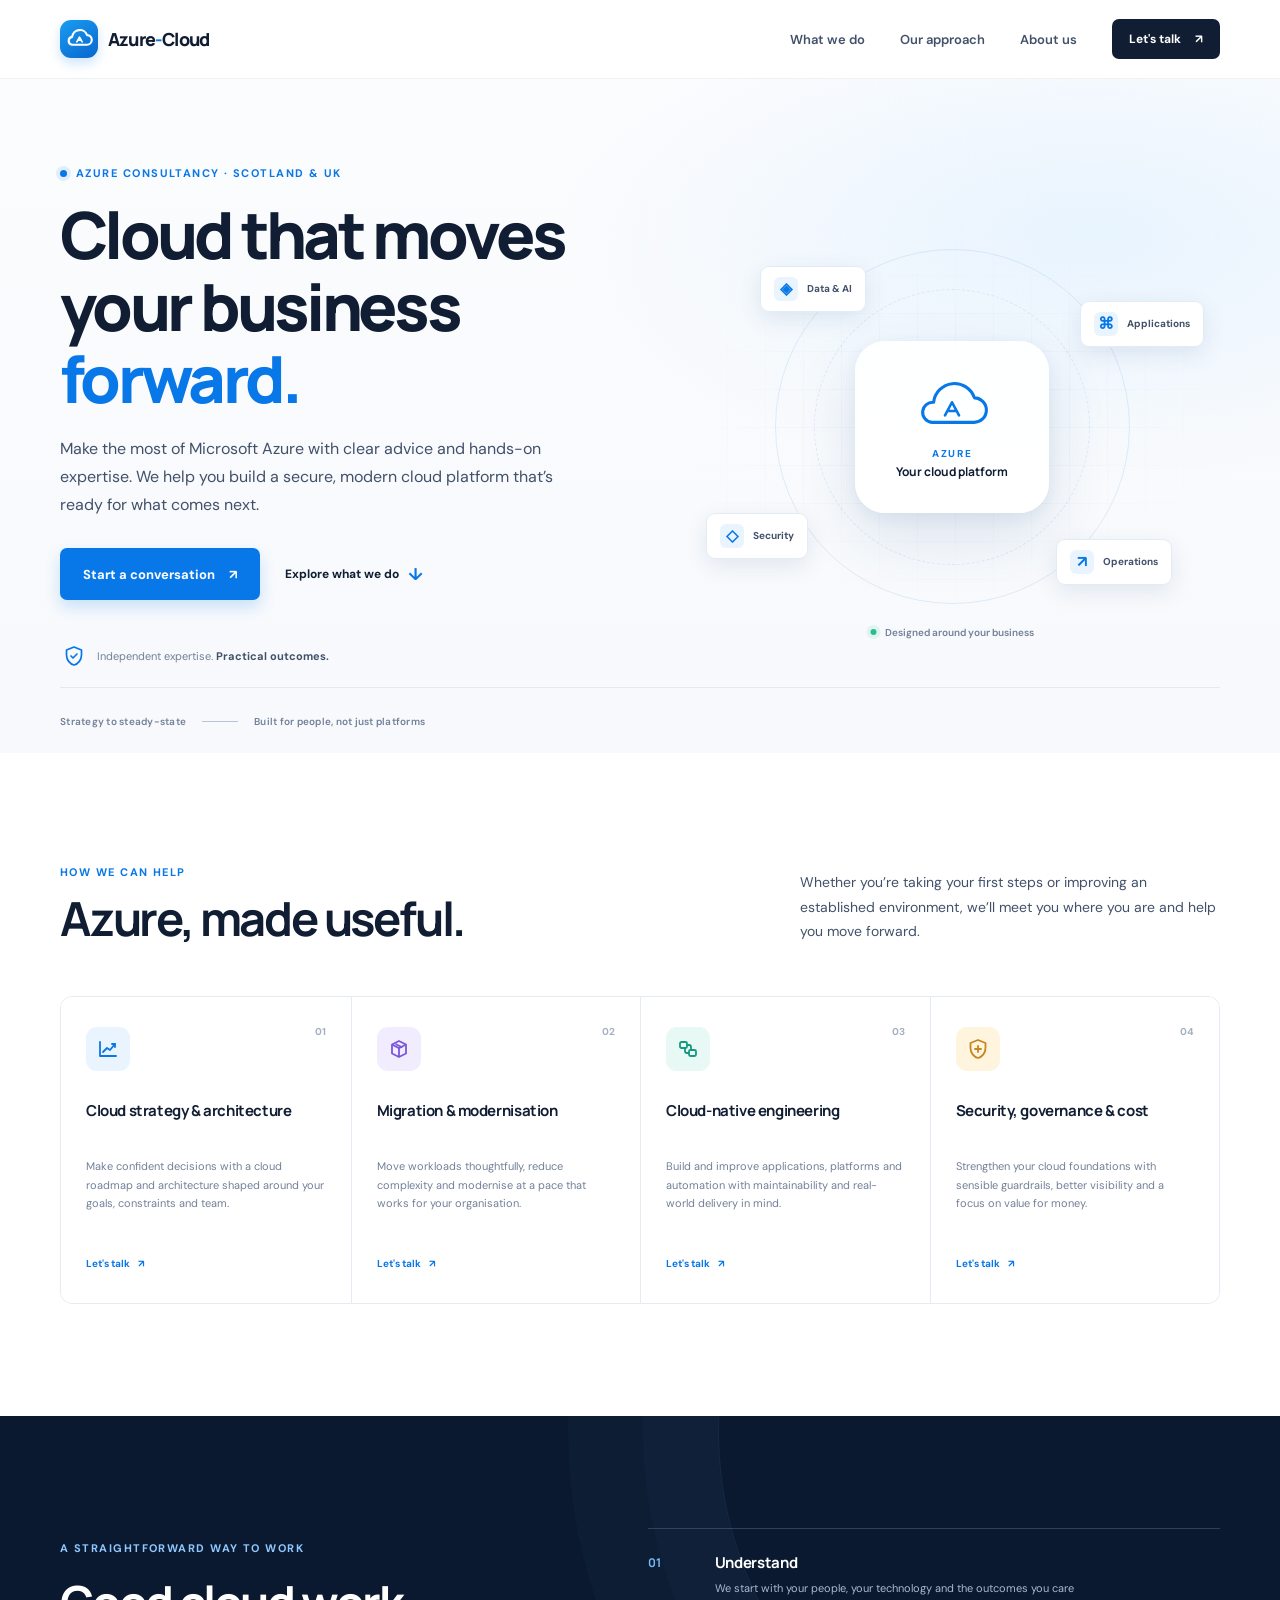
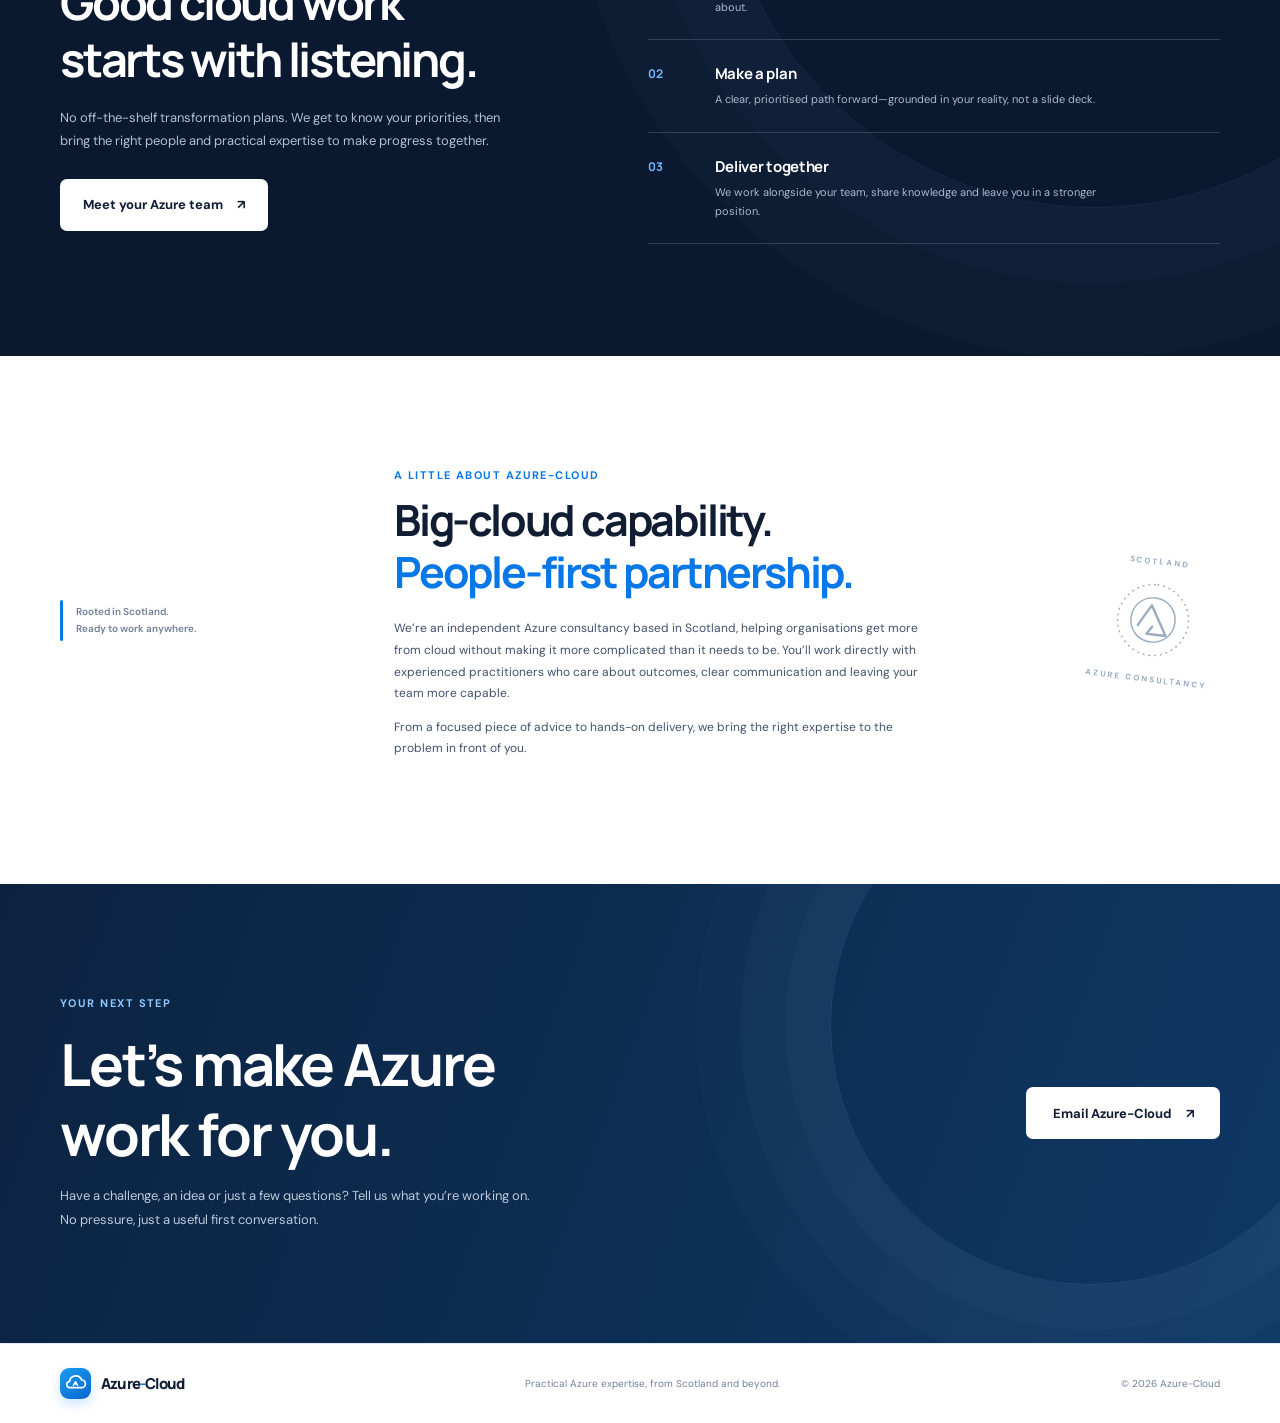
==== index.html @ 66eeb7ec "Add Azure-Cloud consultancy landing page Co-authored-by: Copilot App <223556219+Copilot@users.norepl" ====
<!doctype html>
<html lang="en">
  <head>
    <meta charset="utf-8">
    <meta name="viewport" content="width=device-width, initial-scale=1">
    <meta name="theme-color" content="#f7f9fc">
    <meta name="description" content="Azure-Cloud is an independent Azure consultancy based in Scotland, helping teams design, modernise and run secure cloud platforms.">
    <title>Azure-Cloud | Practical Azure consultancy from Scotland</title>
    <link rel="preconnect" href="https://fonts.googleapis.com">
    <link rel="preconnect" href="https://fonts.gstatic.com" crossorigin>
    <link href="https://fonts.googleapis.com/css2?family=DM+Sans:wght@400;500;600;700&family=Manrope:wght@400;500;600;700;800&display=swap" rel="stylesheet">
    <link rel="stylesheet" href="styles.css">
    <script src="script.js" defer></script>
  </head>
  <body>
    <a class="skip-link" href="#main">Skip to content</a>

    <header class="site-header">
      <div class="container header-inner">
        <a class="brand" href="#" aria-label="Azure-Cloud home">
          <span class="brand-mark" aria-hidden="true">
            <svg viewBox="0 0 40 40" fill="none">
              <path d="M10.4 26.7h19.1a6.2 6.2 0 0 0 .3-12.4 10 10 0 0 0-19.3 2.3 5.1 5.1 0 0 0-.1 10.1Z" stroke="currentColor" stroke-width="2.7" stroke-linecap="round" stroke-linejoin="round"/>
              <path d="m16.6 23 3.4-6 3.4 6m-5.3-2.1h3.8" stroke="currentColor" stroke-width="2.2" stroke-linecap="round" stroke-linejoin="round"/>
            </svg>
          </span>
          <span class="brand-name">Azure<span>-</span>Cloud</span>
        </a>

        <button class="menu-toggle" type="button" aria-expanded="false" aria-controls="primary-navigation">
          <span class="sr-only">Open navigation</span>
          <span></span><span></span>
        </button>

        <nav class="primary-navigation" id="primary-navigation" aria-label="Main navigation">
          <a href="#services">What we do</a>
          <a href="#approach">Our approach</a>
          <a href="#about">About us</a>
          <a class="button button-small button-dark nav-cta" href="#contact">Let's talk <span aria-hidden="true">↗</span></a>
        </nav>
      </div>
    </header>

    <main id="main">
      <section class="hero section-shell">
        <div class="container hero-grid">
          <div class="hero-copy">
            <p class="eyebrow"><span class="eyebrow-dot"></span> Azure consultancy · Scotland &amp; UK</p>
            <h1>Cloud that moves your business <span>forward.</span></h1>
            <p class="hero-intro">Make the most of Microsoft Azure with clear advice and hands-on expertise. We help you build a secure, modern cloud platform that’s ready for what comes next.</p>
            <div class="hero-actions">
              <a class="button button-primary" href="#contact">Start a conversation <span aria-hidden="true">↗</span></a>
              <a class="text-link" href="#services">Explore what we do <span aria-hidden="true">↓</span></a>
            </div>
            <div class="hero-note">
              <span class="note-icon" aria-hidden="true">
                <svg viewBox="0 0 24 24" fill="none"><path d="M12 3 4.5 6v5.1c0 4.6 3.2 8.8 7.5 9.9 4.3-1.1 7.5-5.3 7.5-9.9V6L12 3Z" stroke="currentColor" stroke-width="1.7" stroke-linejoin="round"/><path d="m9 12 2 2 4-4" stroke="currentColor" stroke-width="1.7" stroke-linecap="round" stroke-linejoin="round"/></svg>
              </span>
              <span>Independent expertise. <strong>Practical outcomes.</strong></span>
            </div>
          </div>

          <div class="hero-visual" aria-label="Illustration of connected Azure cloud services" role="img">
            <div class="visual-orbit orbit-one"></div>
            <div class="visual-orbit orbit-two"></div>
            <div class="visual-grid"></div>
            <div class="visual-cloud">
              <div class="cloud-symbol" aria-hidden="true">
                <svg viewBox="0 0 96 72" fill="none">
                  <path d="M25 53h48a14 14 0 0 0 .6-28A24 24 0 0 0 27 30a11.5 11.5 0 0 0-2 23Z" stroke="currentColor" stroke-width="3.5" stroke-linecap="round" stroke-linejoin="round"/>
                  <path d="m40 45 8-15 8 15m-12-5h8" stroke="currentColor" stroke-width="3" stroke-linecap="round" stroke-linejoin="round"/>
                </svg>
              </div>
              <span>Azure</span>
              <strong>Your cloud platform</strong>
            </div>
            <div class="service-node node-data"><span class="node-icon" aria-hidden="true">◈</span><span>Data &amp; AI</span></div>
            <div class="service-node node-apps"><span class="node-icon" aria-hidden="true">⌘</span><span>Applications</span></div>
            <div class="service-node node-security"><span class="node-icon" aria-hidden="true">◇</span><span>Security</span></div>
            <div class="service-node node-ops"><span class="node-icon" aria-hidden="true">↗</span><span>Operations</span></div>
            <div class="visual-caption"><span class="caption-pulse"></span> Designed around your business</div>
          </div>
        </div>
        <div class="container hero-foot">
          <span>Strategy to steady-state</span>
          <span class="foot-rule"></span>
          <span>Built for people, not just platforms</span>
        </div>
      </section>

      <section class="services section-pad" id="services">
        <div class="container">
          <div class="section-heading">
            <div>
              <p class="eyebrow">How we can help</p>
              <h2>Azure, made useful.</h2>
            </div>
            <p>Whether you’re taking your first steps or improving an established environment, we’ll meet you where you are and help you move forward.</p>
          </div>
          <div class="service-grid">
            <article class="service-card">
              <span class="card-number">01</span>
              <span class="card-icon icon-blue" aria-hidden="true"><svg viewBox="0 0 24 24" fill="none"><path d="M4 19V5m0 14h16M7 15l4-4 3 2 5-6" stroke="currentColor" stroke-width="1.8" stroke-linecap="round" stroke-linejoin="round"/><path d="M16 7h3v3" stroke="currentColor" stroke-width="1.8" stroke-linecap="round" stroke-linejoin="round"/></svg></span>
              <h3>Cloud strategy &amp; architecture</h3>
              <p>Make confident decisions with a cloud roadmap and architecture shaped around your goals, constraints and team.</p>
              <a href="#contact" class="card-link" aria-label="Talk to us about cloud strategy and architecture">Let's talk <span aria-hidden="true">↗</span></a>
            </article>
            <article class="service-card">
              <span class="card-number">02</span>
              <span class="card-icon icon-violet" aria-hidden="true"><svg viewBox="0 0 24 24" fill="none"><path d="M5 7.5 12 4l7 3.5v9L12 20l-7-3.5v-9Z" stroke="currentColor" stroke-width="1.8" stroke-linejoin="round"/><path d="m5.5 7.8 6.5 3.4 6.5-3.4M12 11.5V20m-3.5-13 7 3.5" stroke="currentColor" stroke-width="1.8" stroke-linejoin="round"/></svg></span>
              <h3>Migration &amp; modernisation</h3>
              <p>Move workloads thoughtfully, reduce complexity and modernise at a pace that works for your organisation.</p>
              <a href="#contact" class="card-link" aria-label="Talk to us about migration and modernisation">Let's talk <span aria-hidden="true">↗</span></a>
            </article>
            <article class="service-card">
              <span class="card-number">03</span>
              <span class="card-icon icon-teal" aria-hidden="true"><svg viewBox="0 0 24 24" fill="none"><rect x="4" y="5" width="7" height="6" rx="1.5" stroke="currentColor" stroke-width="1.8"/><rect x="13" y="13" width="7" height="6" rx="1.5" stroke="currentColor" stroke-width="1.8"/><path d="M11 8h2a2 2 0 0 1 2 2v3M13 16h-2a2 2 0 0 1-2-2v-3" stroke="currentColor" stroke-width="1.8" stroke-linecap="round"/></svg></span>
              <h3>Cloud-native engineering</h3>
              <p>Build and improve applications, platforms and automation with maintainability and real-world delivery in mind.</p>
              <a href="#contact" class="card-link" aria-label="Talk to us about cloud-native engineering">Let's talk <span aria-hidden="true">↗</span></a>
            </article>
            <article class="service-card">
              <span class="card-number">04</span>
              <span class="card-icon icon-amber" aria-hidden="true"><svg viewBox="0 0 24 24" fill="none"><path d="M12 3 4.5 6v5.1c0 4.6 3.2 8.8 7.5 9.9 4.3-1.1 7.5-5.3 7.5-9.9V6L12 3Z" stroke="currentColor" stroke-width="1.8" stroke-linejoin="round"/><path d="M9 12h6m-3-3v6" stroke="currentColor" stroke-width="1.8" stroke-linecap="round"/></svg></span>
              <h3>Security, governance &amp; cost</h3>
              <p>Strengthen your cloud foundations with sensible guardrails, better visibility and a focus on value for money.</p>
              <a href="#contact" class="card-link" aria-label="Talk to us about security, governance and cost">Let's talk <span aria-hidden="true">↗</span></a>
            </article>
          </div>
        </div>
      </section>

      <section class="approach section-pad" id="approach">
        <div class="container approach-grid">
          <div class="approach-intro">
            <p class="eyebrow eyebrow-light">A straightforward way to work</p>
            <h2>Good cloud work starts with listening.</h2>
            <p>No off-the-shelf transformation plans. We get to know your priorities, then bring the right people and practical expertise to make progress together.</p>
            <a class="button button-light" href="#contact">Meet your Azure team <span aria-hidden="true">↗</span></a>
          </div>
          <div class="approach-steps">
            <article class="step">
              <span class="step-index">01</span>
              <div><h3>Understand</h3><p>We start with your people, your technology and the outcomes you care about.</p></div>
            </article>
            <article class="step">
              <span class="step-index">02</span>
              <div><h3>Make a plan</h3><p>A clear, prioritised path forward—grounded in your reality, not a slide deck.</p></div>
            </article>
            <article class="step">
              <span class="step-index">03</span>
              <div><h3>Deliver together</h3><p>We work alongside your team, share knowledge and leave you in a stronger position.</p></div>
            </article>
          </div>
        </div>
      </section>

      <section class="about section-pad" id="about">
        <div class="container about-grid">
          <div class="about-marker">
            <span class="marker-line"></span>
            <span>Rooted in Scotland.<br>Ready to work anywhere.</span>
          </div>
          <div class="about-copy">
            <p class="eyebrow">A little about Azure-Cloud</p>
            <h2>Big-cloud capability.<br><span>People-first partnership.</span></h2>
            <p>We’re an independent Azure consultancy based in Scotland, helping organisations get more from cloud without making it more complicated than it needs to be. You’ll work directly with experienced practitioners who care about outcomes, clear communication and leaving your team more capable.</p>
            <p>From a focused piece of advice to hands-on delivery, we bring the right expertise to the problem in front of you.</p>
          </div>
          <div class="about-stamp" aria-hidden="true">
            <span>SCOTLAND</span>
            <svg viewBox="0 0 100 100" fill="none"><path d="M50 13c20 0 37 17 37 37S70 87 50 87 13 70 13 50 30 13 50 13Z" stroke="currentColor" stroke-width="1.5" stroke-dasharray="2 4"/><path d="M50 27c13 0 23 10 23 23S63 73 50 73 27 63 27 50s10-23 23-23Z" stroke="currentColor" stroke-width="1.5"/><path d="M35 57c4-8 8-15 12-22l18 30H45l5-8" stroke="currentColor" stroke-width="2.5" stroke-linecap="round" stroke-linejoin="round"/></svg>
            <span>AZURE CONSULTANCY</span>
          </div>
        </div>
      </section>

      <section class="contact section-pad" id="contact">
        <div class="container contact-inner">
          <div>
            <p class="eyebrow eyebrow-light">Your next step</p>
            <h2>Let’s make Azure<br>work for you.</h2>
            <p>Have a challenge, an idea or just a few questions? Tell us what you’re working on. No pressure, just a useful first conversation.</p>
          </div>
          <a class="button button-light contact-button" href="mailto:hello@azure-cloud.co.uk?subject=Let%E2%80%99s%20talk%20Azure">
            Email Azure-Cloud <span aria-hidden="true">↗</span>
          </a>
          <span class="contact-decoration" aria-hidden="true"></span>
        </div>
      </section>
    </main>

    <footer class="site-footer">
      <div class="container footer-inner">
        <a class="brand footer-brand" href="#" aria-label="Azure-Cloud home">
          <span class="brand-mark" aria-hidden="true">
            <svg viewBox="0 0 40 40" fill="none"><path d="M10.4 26.7h19.1a6.2 6.2 0 0 0 .3-12.4 10 10 0 0 0-19.3 2.3 5.1 5.1 0 0 0-.1 10.1Z" stroke="currentColor" stroke-width="2.7" stroke-linecap="round" stroke-linejoin="round"/><path d="m16.6 23 3.4-6 3.4 6m-5.3-2.1h3.8" stroke="currentColor" stroke-width="2.2" stroke-linecap="round" stroke-linejoin="round"/></svg>
          </span>
          <span class="brand-name">Azure<span>-</span>Cloud</span>
        </a>
        <p>Practical Azure expertise, from Scotland and beyond.</p>
        <span class="copyright">© <span id="current-year">2026</span> Azure-Cloud</span>
      </div>
    </footer>
  </body>
</html>
---- styles.css ----
:root {
  color-scheme: light;
  --ink: #101d32;
  --ink-soft: #42516a;
  --muted: #738098;
  --blue: #0877e8;
  --blue-dark: #075fbd;
  --blue-pale: #eaf4ff;
  --line: #e5ebf2;
  --paper: #fff;
  --canvas: #f7f9fc;
  --night: #0b1930;
  --font-body: "DM Sans", "Segoe UI", sans-serif;
  --font-display: "Manrope", "Segoe UI", sans-serif;
}

* { box-sizing: border-box; }
html { scroll-behavior: smooth; scroll-padding-top: 92px; }
body { margin: 0; background: var(--paper); color: var(--ink); font-family: var(--font-body); -webkit-font-smoothing: antialiased; }
a { color: inherit; text-decoration: none; }
button { font: inherit; }
::selection { background: #cfe6ff; color: var(--ink); }

.container { width: min(1160px, calc(100% - 48px)); margin-inline: auto; }
.section-pad { padding-block: 112px; }
.section-shell { overflow: hidden; }
.skip-link { position: absolute; z-index: 10; top: 8px; left: 8px; padding: 12px 16px; transform: translateY(-150%); background: var(--ink); color: white; border-radius: 6px; }
.skip-link:focus { transform: translateY(0); }
.sr-only { position: absolute; width: 1px; height: 1px; padding: 0; margin: -1px; overflow: hidden; clip: rect(0, 0, 0, 0); white-space: nowrap; border: 0; }

.site-header { position: sticky; z-index: 5; top: 0; border-bottom: 1px solid rgba(16, 29, 50, .06); background: rgba(255, 255, 255, .94); backdrop-filter: blur(14px); }
.header-inner { min-height: 78px; display: flex; align-items: center; justify-content: space-between; }
.brand { display: inline-flex; align-items: center; gap: 10px; }
.brand-mark { width: 38px; height: 38px; display: grid; place-items: center; border-radius: 11px; color: white; background: linear-gradient(145deg, #1a9df2, #0866cd); box-shadow: 0 5px 12px rgba(8, 119, 232, .2); }
.brand-mark svg { width: 31px; height: 31px; }
.brand-name { font-family: var(--font-display); font-size: 18px; font-weight: 800; letter-spacing: -.8px; }
.brand-name span { color: var(--blue); }
.primary-navigation { display: flex; align-items: center; gap: 35px; color: var(--ink-soft); font-size: 13px; font-weight: 600; }
.primary-navigation > a:not(.button) { transition: color .2s ease; }
.primary-navigation > a:not(.button):hover { color: var(--blue); }
.menu-toggle { display: none; }

.button { display: inline-flex; min-height: 52px; align-items: center; justify-content: center; gap: 14px; padding: 0 22px; border: 1px solid transparent; border-radius: 7px; font-size: 13px; font-weight: 700; transition: transform .2s ease, background .2s ease, box-shadow .2s ease; }
.button:hover { transform: translateY(-2px); }
.button-primary { color: white; background: var(--blue); box-shadow: 0 7px 16px rgba(8, 119, 232, .2); }
.button-primary:hover { background: var(--blue-dark); box-shadow: 0 9px 20px rgba(8, 119, 232, .28); }
.button-dark { color: white; background: var(--ink); }
.button-dark:hover { background: #203653; }
.button-small { min-height: 40px; padding-inline: 16px; font-size: 12px; }
.button-light { color: var(--ink); background: white; }
.button-light:hover { background: #eaf4ff; }

.hero { padding-top: 87px; background: radial-gradient(ellipse at 85% 23%, rgba(223, 240, 255, .66), transparent 34%), linear-gradient(180deg, #fbfcfe 0%, #f7f9fc 100%); }
.hero-grid { display: grid; grid-template-columns: 1.03fr .97fr; align-items: center; gap: 56px; min-height: 495px; }
.hero-copy { padding-bottom: 18px; }
.eyebrow { display: flex; align-items: center; gap: 9px; margin: 0 0 19px; color: var(--blue); font-size: 11px; font-weight: 700; letter-spacing: 1.45px; text-transform: uppercase; }
.eyebrow-dot { width: 7px; height: 7px; border-radius: 50%; background: var(--blue); box-shadow: 0 0 0 4px rgba(8, 119, 232, .1); }
h1, h2, h3, p { margin-top: 0; }
h1, h2, h3 { font-family: var(--font-display); }
.hero h1 { max-width: 600px; margin-bottom: 20px; font-size: clamp(43px, 5.1vw, 65px); line-height: 1.11; letter-spacing: -3.7px; font-weight: 800; }
.hero h1 span { color: var(--blue); }
.hero-intro { max-width: 520px; margin-bottom: 29px; color: var(--ink-soft); font-size: 16px; line-height: 1.75; }
.hero-actions { display: flex; align-items: center; gap: 25px; }
.text-link { display: inline-flex; align-items: center; gap: 9px; color: var(--ink); font-size: 12px; font-weight: 700; }
.text-link span { color: var(--blue); font-size: 17px; transition: transform .2s ease; }
.text-link:hover span { transform: translateY(3px); }
.hero-note { display: flex; align-items: center; gap: 10px; margin-top: 42px; color: var(--muted); font-size: 11px; }
.hero-note strong { color: var(--ink-soft); font-weight: 700; }
.note-icon { width: 27px; height: 27px; display: grid; place-items: center; color: var(--blue); }
.note-icon svg { width: 24px; height: 24px; }

.hero-visual { position: relative; min-height: 430px; display: grid; place-items: center; isolation: isolate; }
.visual-grid { position: absolute; z-index: -2; inset: 25px 4px 36px; opacity: .42; background-image: linear-gradient(rgba(74, 132, 194, .12) 1px, transparent 1px), linear-gradient(90deg, rgba(74, 132, 194, .12) 1px, transparent 1px); background-size: 38px 38px; mask-image: radial-gradient(ellipse, black 22%, transparent 75%); }
.visual-orbit { position: absolute; z-index: -1; border: 1px solid rgba(37, 129, 220, .13); border-radius: 50%; }
.orbit-one { width: 355px; height: 355px; }
.orbit-two { width: 276px; height: 276px; border-style: dashed; animation: rotate 50s linear infinite; }
.visual-cloud { width: 194px; height: 172px; display: flex; flex-direction: column; align-items: center; justify-content: center; border: 1px solid rgba(255, 255, 255, .9); border-radius: 30px; background: rgba(255, 255, 255, .9); box-shadow: 0 25px 60px rgba(29, 84, 138, .13), 0 5px 16px rgba(29, 84, 138, .07); }
.cloud-symbol { width: 87px; height: 68px; display: grid; place-items: center; color: var(--blue); }
.cloud-symbol svg { width: 84px; }
.visual-cloud > span { margin-top: 5px; color: var(--blue); font-size: 10px; font-weight: 700; letter-spacing: 1.8px; text-transform: uppercase; }
.visual-cloud strong { margin-top: 3px; font-family: var(--font-display); font-size: 12px; }
.service-node { position: absolute; display: flex; align-items: center; gap: 9px; padding: 10px 13px; border: 1px solid rgba(225, 234, 244, .92); border-radius: 9px; background: rgba(255, 255, 255, .96); box-shadow: 0 7px 22px rgba(31, 73, 115, .1); color: var(--ink-soft); font-size: 10px; font-weight: 700; white-space: nowrap; animation: bob 5s ease-in-out infinite; }
.node-icon { width: 24px; height: 24px; display: grid; place-items: center; border-radius: 6px; color: var(--blue); background: var(--blue-pale); font-size: 16px; }
.node-data { top: 54px; left: 14%; animation-delay: -.8s; }
.node-apps { top: 89px; right: 3%; animation-delay: -1.6s; }
.node-security { bottom: 83px; left: 4%; animation-delay: -2.4s; }
.node-ops { right: 9%; bottom: 57px; animation-delay: -3.2s; }
.visual-caption { position: absolute; right: 50%; bottom: 3px; display: flex; align-items: center; gap: 8px; transform: translateX(50%); color: var(--muted); font-size: 10px; font-weight: 600; white-space: nowrap; }
.caption-pulse { width: 6px; height: 6px; border-radius: 50%; background: #26bd93; box-shadow: 0 0 0 4px rgba(38, 189, 147, .11); }
.hero-foot { display: flex; align-items: center; gap: 16px; padding-block: 27px 25px; border-top: 1px solid rgba(16, 29, 50, .08); color: var(--muted); font-size: 10px; font-weight: 600; letter-spacing: .25px; }
.foot-rule { width: 36px; height: 1px; background: #b7c3d2; }

.section-heading { display: flex; align-items: end; justify-content: space-between; gap: 48px; margin-bottom: 49px; }
.section-heading .eyebrow { margin-bottom: 11px; }
.section-heading h2, .approach h2, .about h2, .contact h2 { margin-bottom: 0; font-size: clamp(34px, 4vw, 47px); line-height: 1.2; letter-spacing: -2.2px; }
.section-heading > p { max-width: 420px; margin-bottom: 3px; color: var(--ink-soft); font-size: 14px; line-height: 1.75; }
.service-grid { display: grid; grid-template-columns: repeat(4, 1fr); border: 1px solid var(--line); border-radius: 12px; overflow: hidden; }
.service-card { position: relative; min-height: 306px; padding: 30px 25px 24px; background: white; transition: background .2s ease; }
.service-card + .service-card { border-left: 1px solid var(--line); }
.service-card:hover { background: #fbfdff; }
.card-number { position: absolute; top: 28px; right: 25px; color: #a5afbe; font-size: 10px; font-weight: 700; }
.card-icon { width: 44px; height: 44px; display: grid; place-items: center; margin-bottom: 29px; border-radius: 11px; }
.card-icon svg { width: 24px; height: 24px; }
.icon-blue { color: #0877e8; background: #eaf4ff; }
.icon-violet { color: #7956d8; background: #f1edff; }
.icon-teal { color: #159982; background: #e8f8f4; }
.icon-amber { color: #c48621; background: #fff5df; }
.service-card h3 { min-height: 46px; margin-bottom: 11px; font-size: 15px; line-height: 1.45; letter-spacing: -.4px; }
.service-card p { min-height: 73px; margin-bottom: 21px; color: var(--muted); font-size: 11px; line-height: 1.7; }
.card-link { display: inline-flex; align-items: center; gap: 8px; color: var(--blue); font-size: 10px; font-weight: 700; }
.card-link span { transition: transform .2s ease; }
.card-link:hover span { transform: translate(2px, -2px); }

.approach { position: relative; overflow: hidden; background: var(--night); color: white; }
.approach::before { position: absolute; top: -360px; right: -190px; width: 750px; height: 750px; border: 1px solid rgba(114, 172, 233, .1); border-radius: 50%; box-shadow: 0 0 0 75px rgba(114, 172, 233, .025), 0 0 0 150px rgba(114, 172, 233, .02); content: ""; }
.approach-grid { position: relative; display: grid; grid-template-columns: .92fr 1.08fr; gap: 100px; align-items: center; }
.eyebrow-light { color: #8ec8ff; }
.approach-intro h2 { max-width: 460px; margin-bottom: 19px; }
.approach-intro > p:not(.eyebrow) { max-width: 450px; margin-bottom: 26px; color: #b0bfd2; font-size: 13px; line-height: 1.8; }
.approach-steps { border-top: 1px solid rgba(255, 255, 255, .16); }
.step { display: grid; grid-template-columns: 53px 1fr; gap: 14px; padding-block: 23px; border-bottom: 1px solid rgba(255, 255, 255, .16); }
.step-index { padding-top: 2px; color: #76b9fa; font-family: var(--font-display); font-size: 12px; font-weight: 700; }
.step h3 { margin-bottom: 6px; font-size: 15px; letter-spacing: -.3px; }
.step p { max-width: 390px; margin-bottom: 0; color: #a9b9ce; font-size: 11px; line-height: 1.7; }

.about { background: #fff; }
.about-grid { display: grid; grid-template-columns: .75fr 1.45fr .6fr; gap: 50px; align-items: center; }
.about-marker { display: flex; align-items: center; gap: 13px; color: var(--muted); font-size: 10px; line-height: 1.7; font-weight: 600; }
.marker-line { width: 3px; height: 41px; border-radius: 2px; background: var(--blue); }
.about-copy .eyebrow { margin-bottom: 12px; }
.about-copy h2 { margin-bottom: 21px; font-size: clamp(32px, 3.5vw, 43px); }
.about-copy h2 span { color: var(--blue); }
.about-copy > p:not(.eyebrow) { max-width: 640px; margin-bottom: 12px; color: var(--ink-soft); font-size: 12px; line-height: 1.8; }
.about-stamp { width: 134px; height: 150px; justify-self: end; display: flex; flex-direction: column; align-items: center; justify-content: center; gap: 6px; transform: rotate(7deg); color: #9aabc0; }
.about-stamp svg { width: 96px; height: 96px; }
.about-stamp span { font-size: 8px; font-weight: 700; letter-spacing: 2px; }

.contact { position: relative; overflow: hidden; background: linear-gradient(110deg, #0c2340, #0e3764); color: white; }
.contact-inner { position: relative; display: flex; align-items: center; justify-content: space-between; gap: 50px; }
.contact-inner > div { max-width: 570px; }
.contact h2 { margin-bottom: 16px; font-size: clamp(40px, 5vw, 58px); }
.contact-inner > div > p:not(.eyebrow) { max-width: 480px; margin-bottom: 0; color: #bbcadb; font-size: 13px; line-height: 1.8; }
.contact-button { position: relative; z-index: 1; min-width: 194px; }
.contact-decoration { position: absolute; top: -231px; right: -130px; width: 520px; height: 520px; border: 1px solid rgba(159, 208, 255, .12); border-radius: 50%; box-shadow: 0 0 0 45px rgba(159, 208, 255, .025), 0 0 0 90px rgba(159, 208, 255, .025), 0 0 0 135px rgba(159, 208, 255, .02); }

.site-footer { padding-block: 24px; border-top: 1px solid var(--line); background: white; }
.footer-inner { display: flex; align-items: center; justify-content: space-between; gap: 20px; }
.footer-brand .brand-mark { width: 31px; height: 31px; border-radius: 9px; }
.footer-brand .brand-mark svg { width: 25px; height: 25px; }
.footer-brand .brand-name { font-size: 15px; }
.footer-inner > p, .copyright { margin: 0; color: var(--muted); font-size: 10px; }

@keyframes bob { 0%, 100% { transform: translateY(0); } 50% { transform: translateY(-7px); } }
@keyframes rotate { to { transform: rotate(360deg); } }

@media (max-width: 960px) {
  .hero-grid { grid-template-columns: 1fr .9fr; gap: 25px; }
  .hero h1 { font-size: clamp(42px, 6vw, 58px); }
  .hero-visual { transform: scale(.9); }
  .service-card { padding-inline: 19px; }
  .approach-grid { gap: 55px; }
  .about-grid { grid-template-columns: .55fr 1.45fr; gap: 30px; }
  .about-stamp { display: none; }
}
@media (max-width: 720px) {
  .container { width: min(100% - 36px, 540px); }
  .section-pad { padding-block: 78px; }
  .header-inner { min-height: 68px; }
  .menu-toggle { width: 40px; height: 40px; display: flex; flex-direction: column; align-items: center; justify-content: center; gap: 6px; border: 1px solid var(--line); border-radius: 7px; background: white; cursor: pointer; }
  .menu-toggle > span:not(.sr-only) { width: 17px; height: 2px; border-radius: 2px; background: var(--ink); transition: transform .2s ease; }
  .menu-toggle[aria-expanded="true"] > span:nth-last-child(2) { transform: translateY(4px) rotate(45deg); }
  .menu-toggle[aria-expanded="true"] > span:last-child { transform: translateY(-4px) rotate(-45deg); }
  .primary-navigation { position: absolute; top: 67px; right: 0; left: 0; display: none; align-items: stretch; gap: 0; padding: 12px 18px 18px; border-bottom: 1px solid var(--line); background: white; box-shadow: 0 12px 16px rgba(18, 41, 69, .08); }
  .primary-navigation.is-open { display: flex; flex-direction: column; }
  .primary-navigation > a:not(.button) { padding: 13px 3px; border-bottom: 1px solid #eff2f6; }
  .primary-navigation .nav-cta { align-self: flex-start; margin-top: 13px; }
  .hero { padding-top: 53px; }
  .hero-grid { grid-template-columns: 1fr; gap: 0; }
  .hero-copy { padding-bottom: 0; }
  .hero h1 { max-width: 530px; font-size: clamp(43px, 11vw, 60px); letter-spacing: -2.8px; }
  .hero-intro { max-width: 510px; font-size: 14px; }
  .hero-note { margin-top: 30px; }
  .hero-visual { min-height: 355px; margin: 7px -17px 0; transform: scale(.88); }
  .hero-foot { gap: 11px; padding-block: 20px; font-size: 9px; }
  .section-heading { display: block; margin-bottom: 32px; }
  .section-heading h2, .approach h2, .about h2 { font-size: 37px; }
  .section-heading > p { margin-top: 14px; font-size: 13px; }
  .service-grid { grid-template-columns: repeat(2, 1fr); }
  .service-card { min-height: 285px; padding: 23px 17px 20px; }
  .service-card:nth-child(3) { border-left: 0; border-top: 1px solid var(--line); }
  .service-card:nth-child(4) { border-top: 1px solid var(--line); }
  .card-number { top: 22px; right: 17px; }
  .card-icon { margin-bottom: 22px; }
  .service-card h3 { min-height: 43px; font-size: 13px; }
  .service-card p { min-height: 89px; font-size: 10px; }
  .approach-grid { grid-template-columns: 1fr; gap: 40px; }
  .approach-intro > p:not(.eyebrow) { font-size: 12px; }
  .about-grid { grid-template-columns: 1fr; gap: 24px; }
  .about-marker { order: 1; }
  .about-copy { order: 0; }
  .about-copy h2 { font-size: 35px; }
  .contact-inner { align-items: flex-start; flex-direction: column; gap: 27px; }
  .contact h2 { font-size: 46px; }
  .contact-button { min-height: 49px; }
  .contact-decoration { top: -240px; right: -360px; }
  .footer-inner { flex-wrap: wrap; }
  .footer-inner > p { order: 3; width: 100%; }
}
@media (max-width: 390px) {
  .hero-actions { align-items: flex-start; flex-direction: column; gap: 16px; }
  .hero-visual { margin-inline: -40px; transform: scale(.77); }
  .hero-foot { font-size: 8px; }
  .service-card { padding-inline: 13px; }
  .service-card p { min-height: 105px; }
}
@media (prefers-reduced-motion: reduce) {
  *, *::before, *::after { scroll-behavior: auto !important; animation-duration: .01ms !important; animation-iteration-count: 1 !important; transition-duration: .01ms !important; }
}
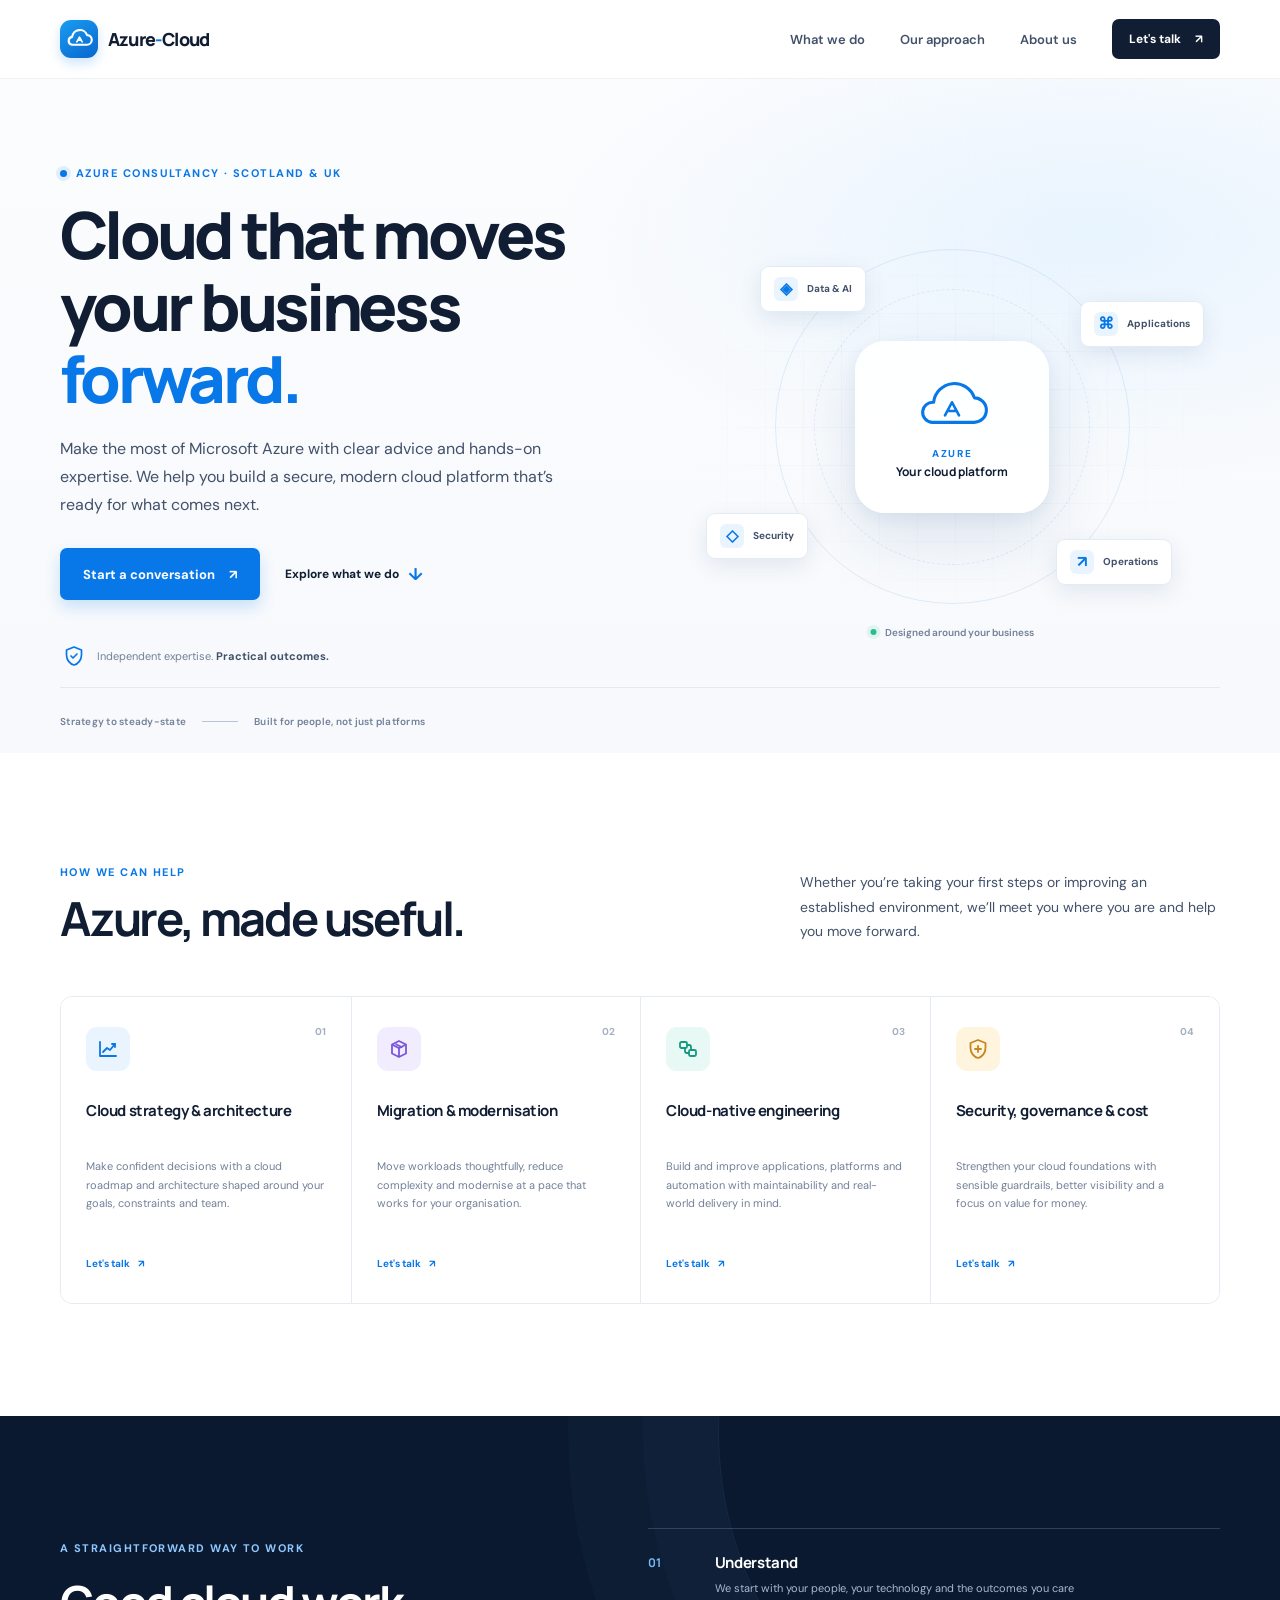
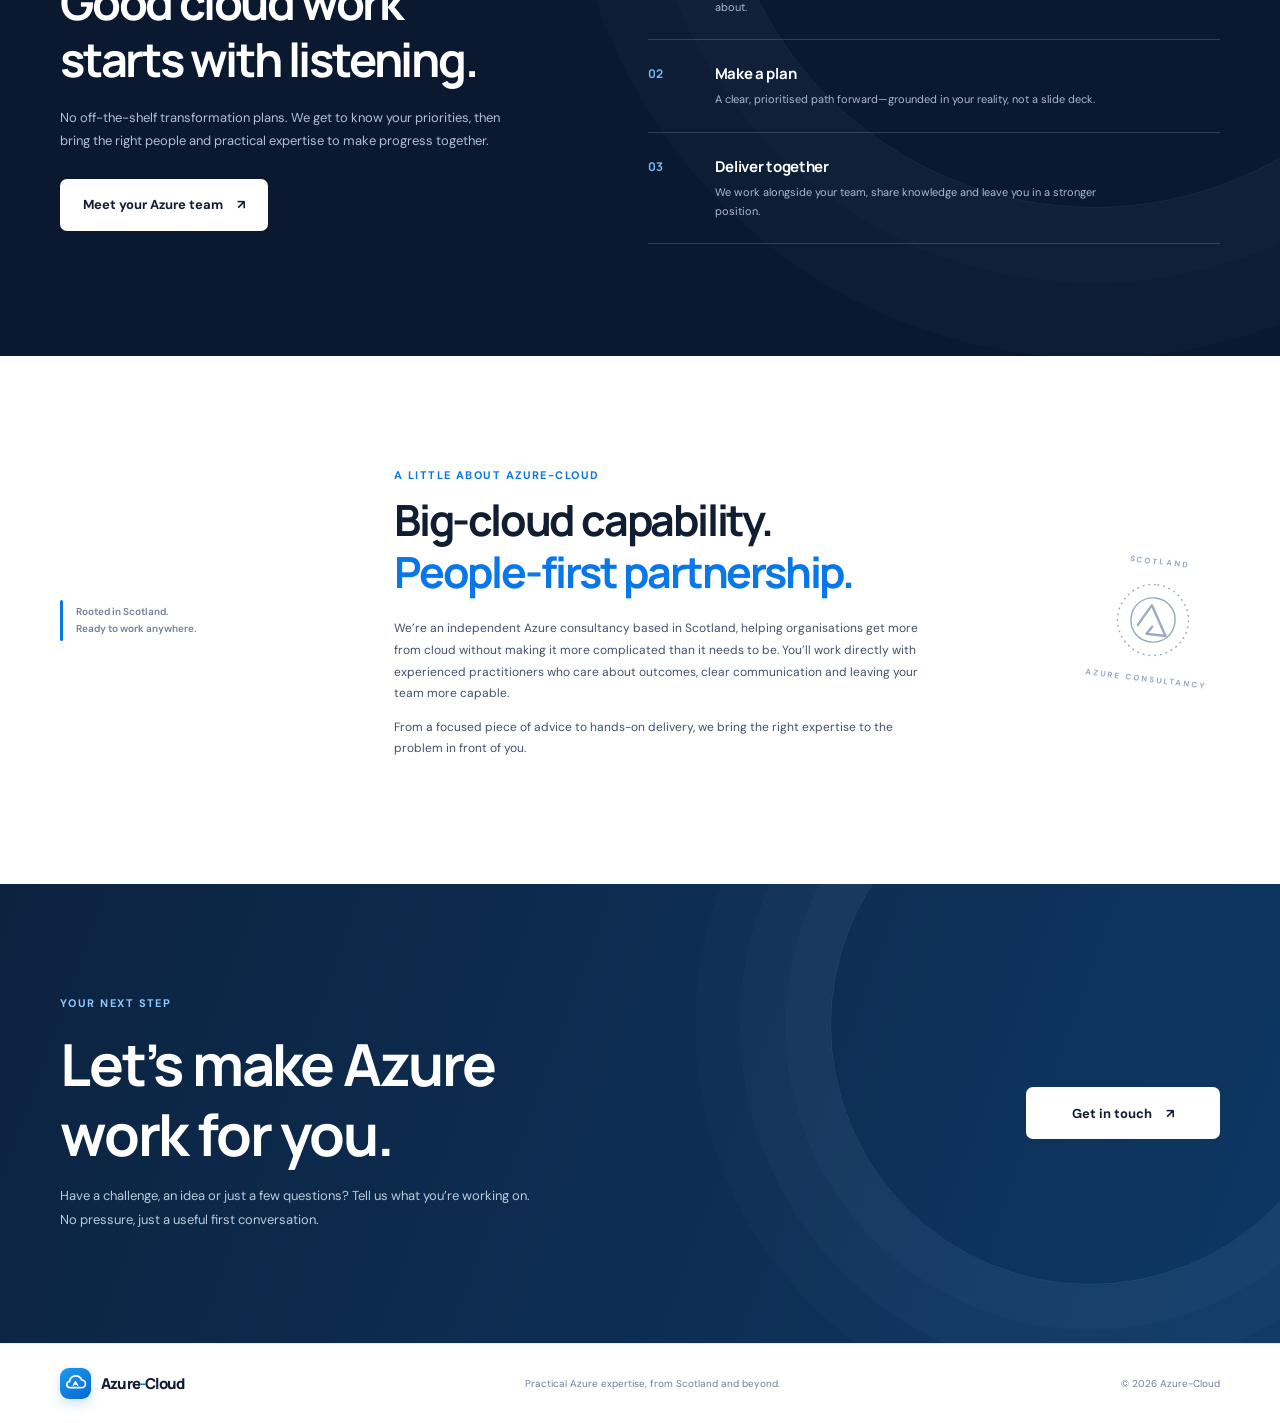
==== commit da437b1c: "Add contact form with Formspree delivery Co-authored-by: Copilot App <223556219+Copilot@users.norepl" ====
--- a/index.html
+++ b/index.html
@@ -36,7 +36,7 @@
           <a href="#services">What we do</a>
           <a href="#approach">Our approach</a>
           <a href="#about">About us</a>
-          <a class="button button-small button-dark nav-cta" href="#contact">Let's talk <span aria-hidden="true">↗</span></a>
+          <a class="button button-small button-dark nav-cta" href="contact.html">Let's talk <span aria-hidden="true">↗</span></a>
         </nav>
       </div>
     </header>
@@ -175,15 +175,15 @@
         </div>
       </section>
 
-      <section class="contact section-pad" id="contact">
+      <section class="contact section-pad">
         <div class="container contact-inner">
           <div>
             <p class="eyebrow eyebrow-light">Your next step</p>
             <h2>Let’s make Azure<br>work for you.</h2>
             <p>Have a challenge, an idea or just a few questions? Tell us what you’re working on. No pressure, just a useful first conversation.</p>
           </div>
-          <a class="button button-light contact-button" href="mailto:hello@azure-cloud.co.uk?subject=Let%E2%80%99s%20talk%20Azure">
-            Email Azure-Cloud <span aria-hidden="true">↗</span>
+          <a class="button button-light contact-button" href="contact.html">
+            Get in touch <span aria-hidden="true">↗</span>
           </a>
           <span class="contact-decoration" aria-hidden="true"></span>
         </div>
--- a/styles.css
+++ b/styles.css
@@ -142,6 +142,35 @@
 .contact-inner > div > p:not(.eyebrow) { max-width: 480px; margin-bottom: 0; color: #bbcadb; font-size: 13px; line-height: 1.8; }
 .contact-button { position: relative; z-index: 1; min-width: 194px; }
 .contact-decoration { position: absolute; top: -231px; right: -130px; width: 520px; height: 520px; border: 1px solid rgba(159, 208, 255, .12); border-radius: 50%; box-shadow: 0 0 0 45px rgba(159, 208, 255, .025), 0 0 0 90px rgba(159, 208, 255, .025), 0 0 0 135px rgba(159, 208, 255, .02); }
+
+.contact-page { min-height: calc(100vh - 127px); background: radial-gradient(ellipse at 85% 20%, rgba(223, 240, 255, .6), transparent 38%), var(--canvas); }
+.contact-page-grid { display: grid; grid-template-columns: .9fr 1.1fr; align-items: start; gap: 95px; }
+.contact-page-intro { padding-top: 22px; }
+.contact-page-intro h1 { max-width: 470px; margin-bottom: 19px; font-size: clamp(42px, 5vw, 59px); line-height: 1.12; letter-spacing: -3px; }
+.contact-page-intro h1 span { color: var(--blue); }
+.contact-page-intro > p:not(.eyebrow) { max-width: 430px; margin-bottom: 25px; color: var(--ink-soft); font-size: 14px; line-height: 1.8; }
+.contact-page-note { display: flex; align-items: center; gap: 9px; margin-bottom: 48px; color: var(--muted); font-size: 11px; line-height: 1.6; }
+.contact-page-note .note-icon { flex: 0 0 27px; }
+.back-link { display: inline-flex; align-items: center; gap: 9px; color: var(--blue); font-size: 12px; font-weight: 700; }
+.back-link span { font-size: 16px; transition: transform .2s ease; }
+.back-link:hover span { transform: translateX(-3px); }
+.contact-form { padding: 33px; border: 1px solid var(--line); border-radius: 12px; background: white; box-shadow: 0 18px 50px rgba(35, 70, 110, .08); }
+.form-field { margin-bottom: 19px; }
+.form-field label { display: block; margin-bottom: 7px; color: var(--ink); font-size: 12px; font-weight: 700; }
+.form-field label > span:not(.optional-label) { color: var(--blue); }
+.form-field .optional-label { color: var(--muted); font-size: 10px; font-weight: 500; }
+.form-field input, .form-field textarea { width: 100%; padding: 12px 13px; border: 1px solid #dce4ed; border-radius: 6px; outline: none; background: #fff; color: var(--ink); font: inherit; font-size: 12px; transition: border-color .2s ease, box-shadow .2s ease; }
+.form-field input { min-height: 45px; }
+.form-field textarea { min-height: 122px; resize: vertical; line-height: 1.6; }
+.form-field input::placeholder, .form-field textarea::placeholder { color: #9ba7b6; }
+.form-field input:focus, .form-field textarea:focus { border-color: var(--blue); box-shadow: 0 0 0 3px rgba(8, 119, 232, .12); }
+.form-privacy { margin: -2px 0 18px; color: var(--muted); font-size: 10px; line-height: 1.6; }
+.form-submit { min-width: 190px; cursor: pointer; }
+.form-submit:disabled { cursor: wait; opacity: .7; transform: none; }
+.form-status { min-height: 20px; margin: 13px 0 0; color: var(--ink-soft); font-size: 12px; line-height: 1.6; }
+.form-status.is-error { color: #b42318; }
+.form-status.is-success { color: #137547; }
+.form-honeypot { position: absolute; width: 1px; height: 1px; overflow: hidden; clip: rect(0, 0, 0, 0); white-space: nowrap; }
 
 .site-footer { padding-block: 24px; border-top: 1px solid var(--line); background: white; }
 .footer-inner { display: flex; align-items: center; justify-content: space-between; gap: 20px; }
@@ -203,6 +232,12 @@
   .contact h2 { font-size: 46px; }
   .contact-button { min-height: 49px; }
   .contact-decoration { top: -240px; right: -360px; }
+  .contact-page { min-height: auto; }
+  .contact-page-grid { grid-template-columns: 1fr; gap: 35px; }
+  .contact-page-intro { padding-top: 0; }
+  .contact-page-intro h1 { font-size: clamp(43px, 11vw, 56px); letter-spacing: -2.7px; }
+  .contact-page-note { margin-bottom: 20px; }
+  .contact-form { padding: 24px 19px; }
   .footer-inner { flex-wrap: wrap; }
   .footer-inner > p { order: 3; width: 100%; }
 }
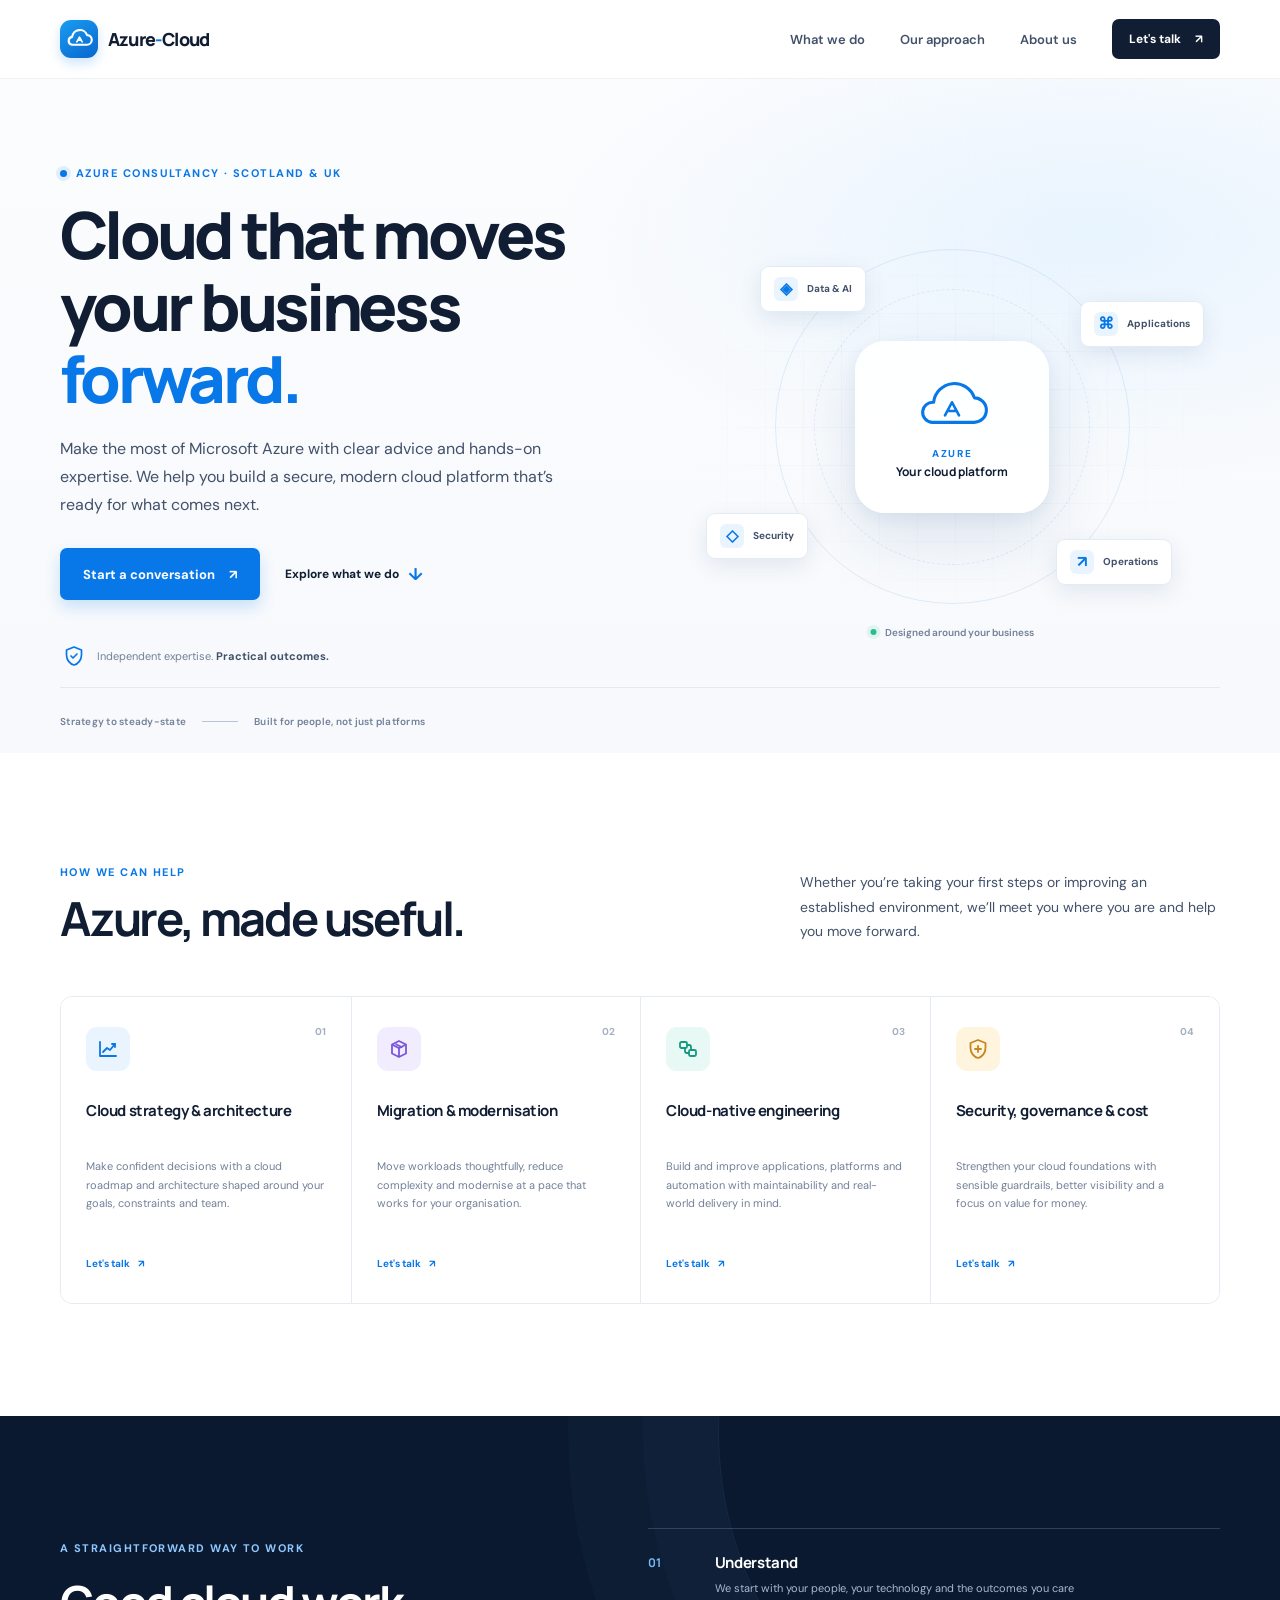
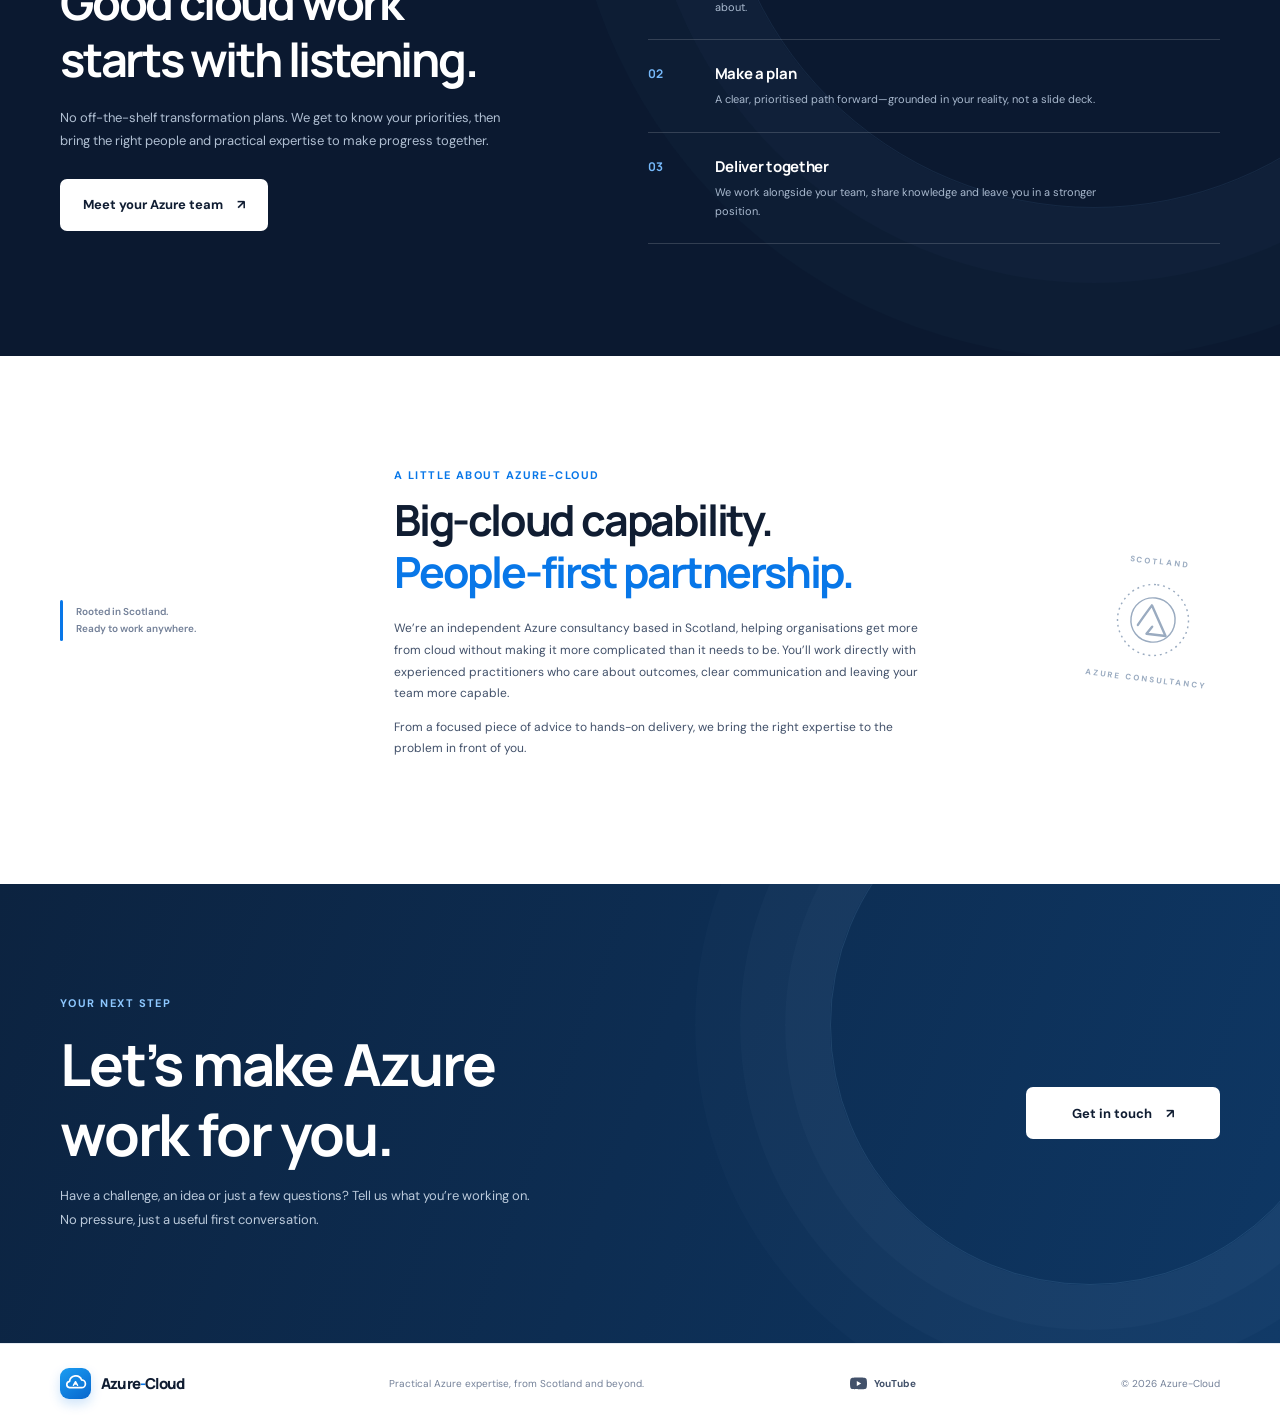
==== commit c1056c5c: "Link official Azure-Cloud YouTube channel Co-authored-by: Copilot App <223556219+Copilot@users.norep" ====
--- a/index.html
+++ b/index.html
@@ -6,6 +6,34 @@
     <meta name="theme-color" content="#f7f9fc">
     <meta name="description" content="Azure-Cloud is an independent Azure consultancy based in Scotland, helping teams design, modernise and run secure cloud platforms.">
     <title>Azure-Cloud | Practical Azure consultancy from Scotland</title>
+    <link rel="canonical" href="https://ackeygraham.github.io/azure-cloud-website/">
+    <meta property="og:type" content="website">
+    <meta property="og:site_name" content="Azure-Cloud">
+    <meta property="og:title" content="Azure-Cloud | Practical Azure consultancy from Scotland">
+    <meta property="og:description" content="Independent Azure consultancy from Scotland. Practical help with cloud strategy, migration, modernisation, security and operations.">
+    <meta property="og:url" content="https://ackeygraham.github.io/azure-cloud-website/">
+    <meta name="twitter:card" content="summary">
+    <script type="application/ld+json">
+      {
+        "@context": "https://schema.org",
+        "@type": "Organization",
+        "name": "Azure-Cloud",
+        "url": "https://ackeygraham.github.io/azure-cloud-website/",
+        "sameAs": ["https://www.youtube.com/@azure-cloud.uk"],
+        "description": "Independent Azure consultancy based in Scotland, helping teams design, modernise and run secure cloud platforms.",
+        "areaServed": [
+          { "@type": "AdministrativeArea", "name": "Scotland" },
+          { "@type": "Country", "name": "United Kingdom" }
+        ],
+        "knowsAbout": [
+          "Microsoft Azure",
+          "Cloud strategy",
+          "Cloud migration",
+          "Cloud modernisation",
+          "Cloud security and governance"
+        ]
+      }
+    </script>
     <link rel="preconnect" href="https://fonts.googleapis.com">
     <link rel="preconnect" href="https://fonts.gstatic.com" crossorigin>
     <link href="https://fonts.googleapis.com/css2?family=DM+Sans:wght@400;500;600;700&family=Manrope:wght@400;500;600;700;800&display=swap" rel="stylesheet">
@@ -199,6 +227,10 @@
           <span class="brand-name">Azure<span>-</span>Cloud</span>
         </a>
         <p>Practical Azure expertise, from Scotland and beyond.</p>
+        <a class="social-link" href="https://www.youtube.com/@azure-cloud.uk" target="_blank" rel="noopener noreferrer" aria-label="Visit Azure-Cloud on YouTube">
+          <svg viewBox="0 0 24 24" aria-hidden="true"><path d="M23.5 6.2a3 3 0 0 0-2.1-2.1C19.6 3.6 12 3.6 12 3.6s-7.6 0-9.4.5A3 3 0 0 0 .5 6.2 31 31 0 0 0 0 12a31 31 0 0 0 .5 5.8 3 3 0 0 0 2.1 2.1c1.8.5 9.4.5 9.4.5s7.6 0 9.4-.5a3 3 0 0 0 2.1-2.1A31 31 0 0 0 24 12a31 31 0 0 0-.5-5.8ZM9.6 15.6V8.4l6.2 3.6-6.2 3.6Z"/></svg>
+          <span>YouTube</span>
+        </a>
         <span class="copyright">© <span id="current-year">2026</span> Azure-Cloud</span>
       </div>
     </footer>
--- a/styles.css
+++ b/styles.css
@@ -178,6 +178,9 @@
 .footer-brand .brand-mark svg { width: 25px; height: 25px; }
 .footer-brand .brand-name { font-size: 15px; }
 .footer-inner > p, .copyright { margin: 0; color: var(--muted); font-size: 10px; }
+.social-link { display: inline-flex; align-items: center; gap: 7px; color: var(--ink-soft); font-size: 10px; font-weight: 700; transition: color .2s ease; }
+.social-link:hover { color: #e62117; }
+.social-link svg { width: 17px; height: 17px; fill: currentColor; }
 
 @keyframes bob { 0%, 100% { transform: translateY(0); } 50% { transform: translateY(-7px); } }
 @keyframes rotate { to { transform: rotate(360deg); } }
@@ -239,7 +242,7 @@
   .contact-page-note { margin-bottom: 20px; }
   .contact-form { padding: 24px 19px; }
   .footer-inner { flex-wrap: wrap; }
-  .footer-inner > p { order: 3; width: 100%; }
+  .footer-inner > p { order: 4; width: 100%; }
 }
 @media (max-width: 390px) {
   .hero-actions { align-items: flex-start; flex-direction: column; gap: 16px; }
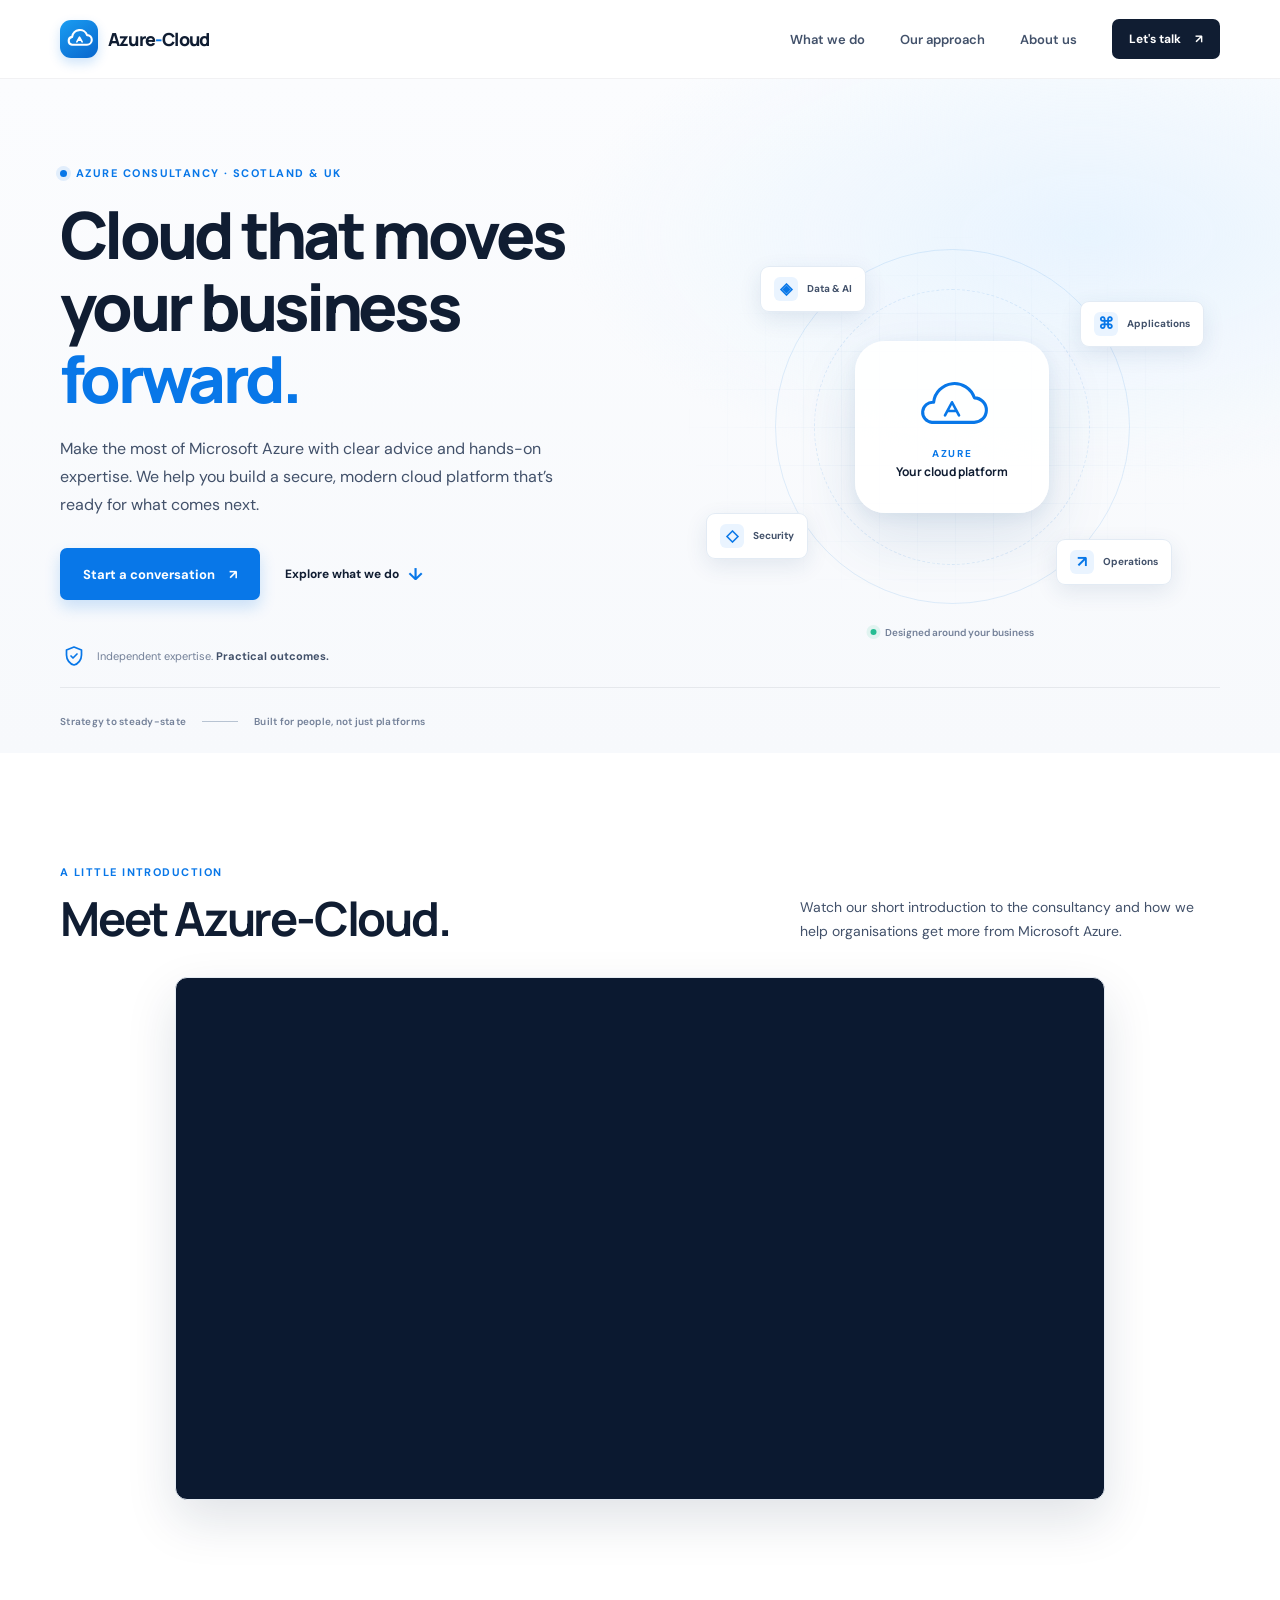
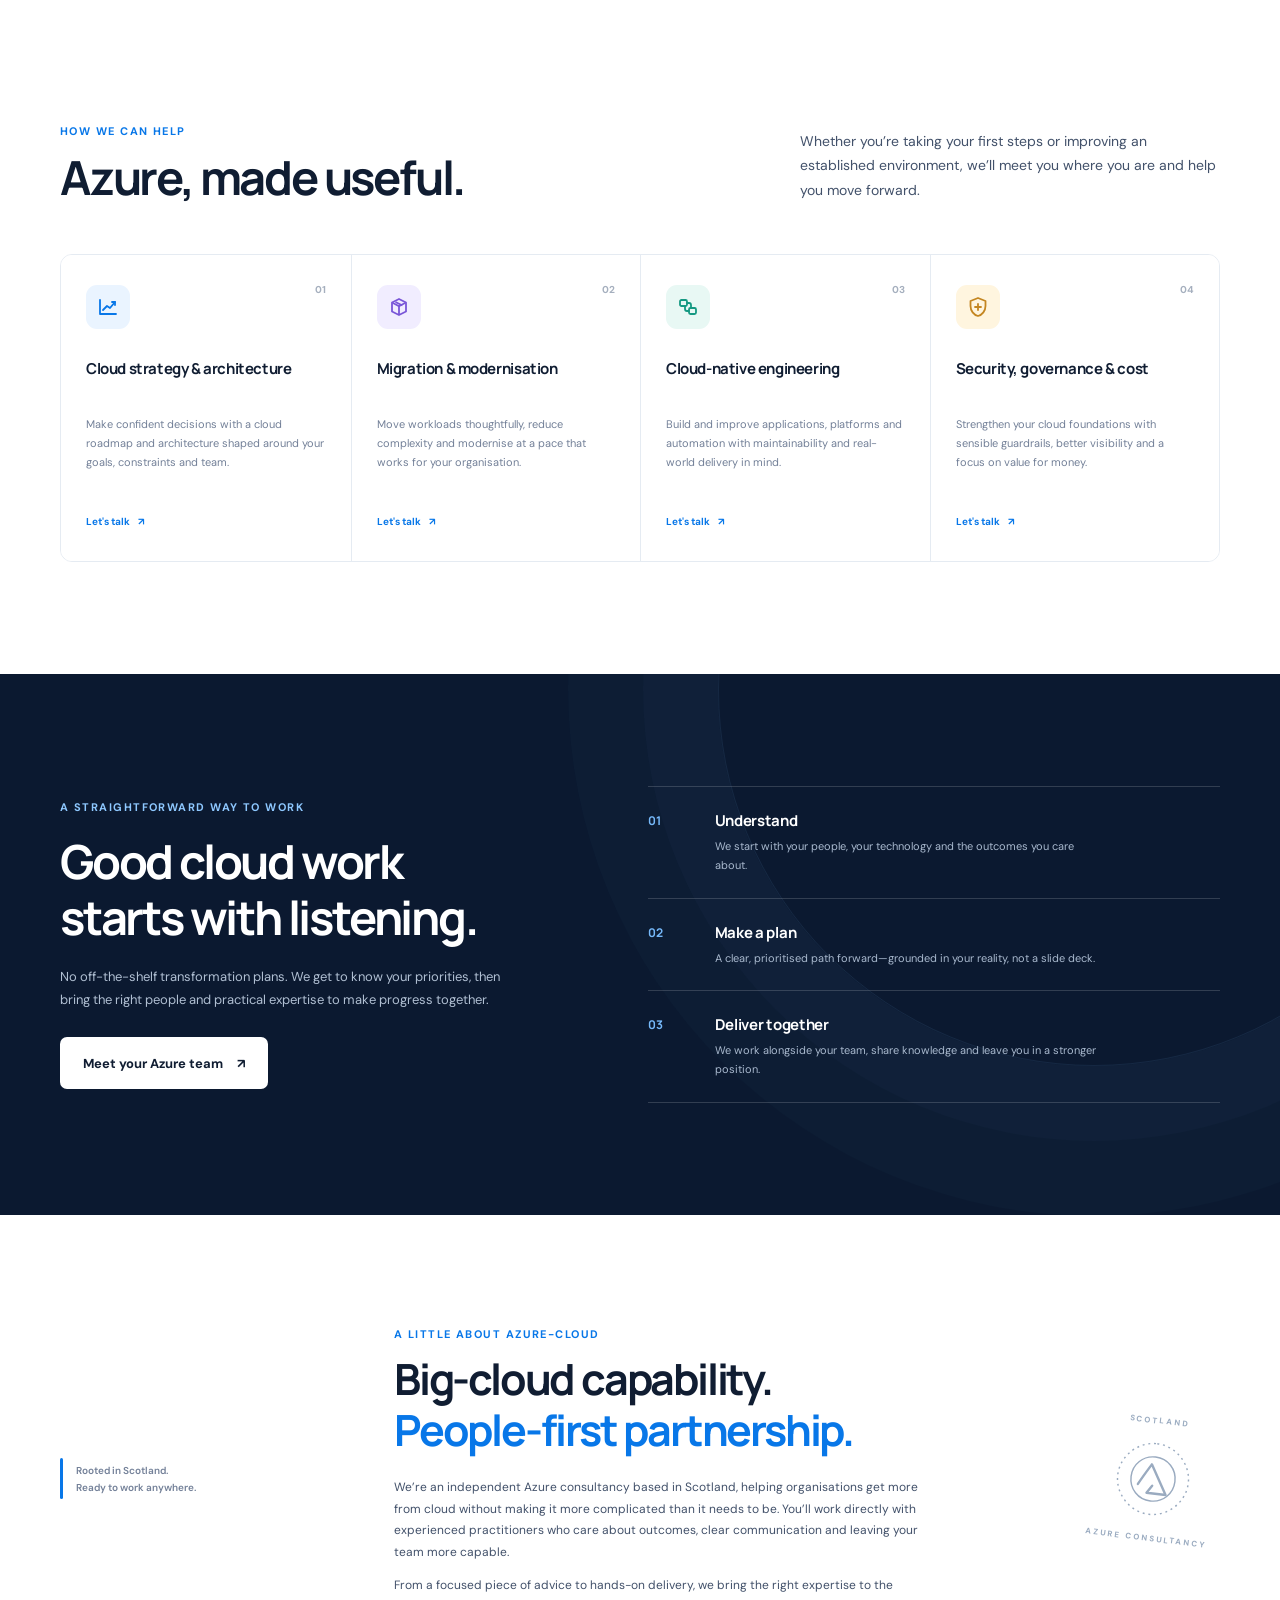
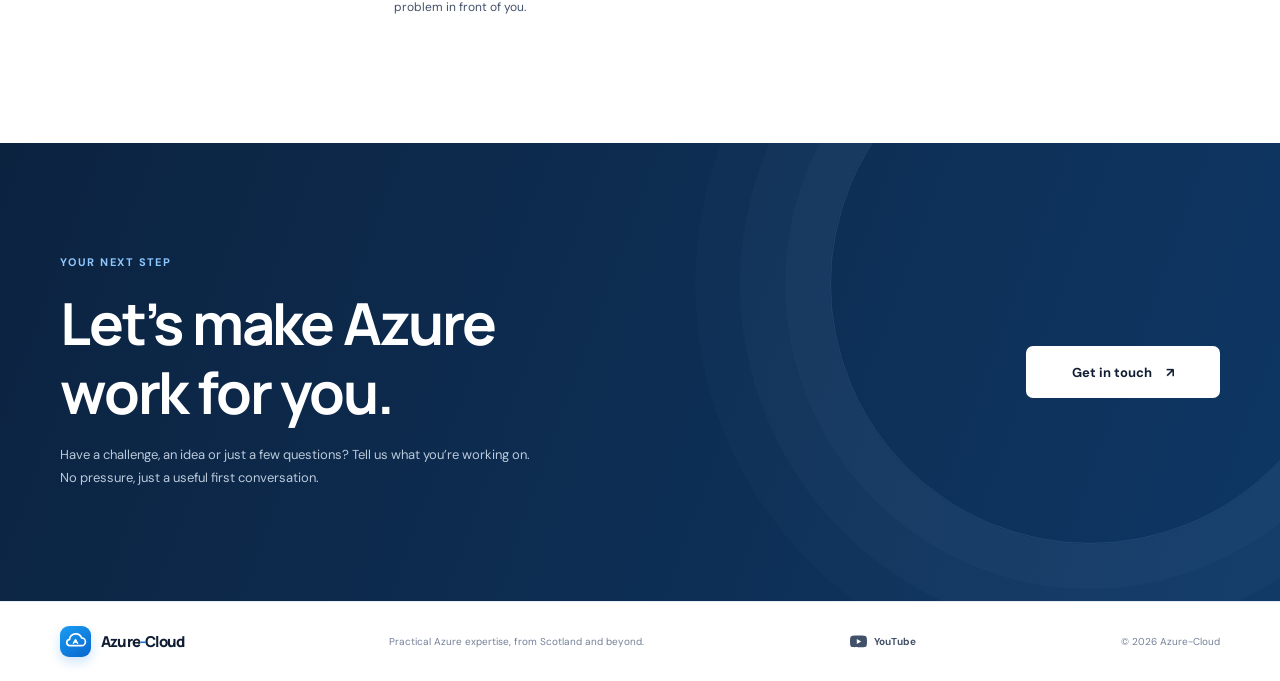
==== commit bf4d18ce: "Embed Azure-Cloud consultancy introduction video Co-authored-by: Copilot App <223556219+Copilot@user" ====
--- a/index.html
+++ b/index.html
@@ -19,7 +19,7 @@
         "@type": "Organization",
         "name": "Azure-Cloud",
         "url": "https://ackeygraham.github.io/azure-cloud-website/",
-        "sameAs": ["https://www.youtube.com/@azure-cloud.uk"],
+        "sameAs": ["https://www.youtube.com/@azure-cloud-uk"],
         "description": "Independent Azure consultancy based in Scotland, helping teams design, modernise and run secure cloud platforms.",
         "areaServed": [
           { "@type": "AdministrativeArea", "name": "Scotland" },
@@ -116,6 +116,27 @@
         </div>
       </section>
 
+      <section class="video-feature section-pad" aria-labelledby="video-heading">
+        <div class="container">
+          <div class="section-heading video-heading">
+            <div>
+              <p class="eyebrow">A little introduction</p>
+              <h2 id="video-heading">Meet Azure-Cloud.</h2>
+            </div>
+            <p>Watch our short introduction to the consultancy and how we help organisations get more from Microsoft Azure.</p>
+          </div>
+          <div class="video-frame">
+            <iframe
+              src="https://www.youtube-nocookie.com/embed/VHsluAEvuZg?rel=0"
+              title="Azure-Cloud consultancy introduction"
+              loading="lazy"
+              referrerpolicy="strict-origin-when-cross-origin"
+              allow="accelerometer; autoplay; clipboard-write; encrypted-media; gyroscope; picture-in-picture; web-share"
+              allowfullscreen></iframe>
+          </div>
+        </div>
+      </section>
+
       <section class="services section-pad" id="services">
         <div class="container">
           <div class="section-heading">
@@ -227,7 +248,7 @@
           <span class="brand-name">Azure<span>-</span>Cloud</span>
         </a>
         <p>Practical Azure expertise, from Scotland and beyond.</p>
-        <a class="social-link" href="https://www.youtube.com/@azure-cloud.uk" target="_blank" rel="noopener noreferrer" aria-label="Visit Azure-Cloud on YouTube">
+        <a class="social-link" href="https://www.youtube.com/@azure-cloud-uk" target="_blank" rel="noopener noreferrer" aria-label="Visit Azure-Cloud on YouTube">
           <svg viewBox="0 0 24 24" aria-hidden="true"><path d="M23.5 6.2a3 3 0 0 0-2.1-2.1C19.6 3.6 12 3.6 12 3.6s-7.6 0-9.4.5A3 3 0 0 0 .5 6.2 31 31 0 0 0 0 12a31 31 0 0 0 .5 5.8 3 3 0 0 0 2.1 2.1c1.8.5 9.4.5 9.4.5s7.6 0 9.4-.5a3 3 0 0 0 2.1-2.1A31 31 0 0 0 24 12a31 31 0 0 0-.5-5.8ZM9.6 15.6V8.4l6.2 3.6-6.2 3.6Z"/></svg>
           <span>YouTube</span>
         </a>
--- a/styles.css
+++ b/styles.css
@@ -94,6 +94,10 @@
 .section-heading .eyebrow { margin-bottom: 11px; }
 .section-heading h2, .approach h2, .about h2, .contact h2 { margin-bottom: 0; font-size: clamp(34px, 4vw, 47px); line-height: 1.2; letter-spacing: -2.2px; }
 .section-heading > p { max-width: 420px; margin-bottom: 3px; color: var(--ink-soft); font-size: 14px; line-height: 1.75; }
+.video-feature { background: #fff; }
+.video-heading { margin-bottom: 30px; }
+.video-frame { position: relative; width: min(100%, 930px); aspect-ratio: 16 / 9; margin-inline: auto; overflow: hidden; border: 1px solid var(--line); border-radius: 12px; background: var(--night); box-shadow: 0 20px 50px rgba(16, 40, 70, .13); }
+.video-frame iframe { position: absolute; inset: 0; width: 100%; height: 100%; border: 0; }
 .service-grid { display: grid; grid-template-columns: repeat(4, 1fr); border: 1px solid var(--line); border-radius: 12px; overflow: hidden; }
 .service-card { position: relative; min-height: 306px; padding: 30px 25px 24px; background: white; transition: background .2s ease; }
 .service-card + .service-card { border-left: 1px solid var(--line); }
